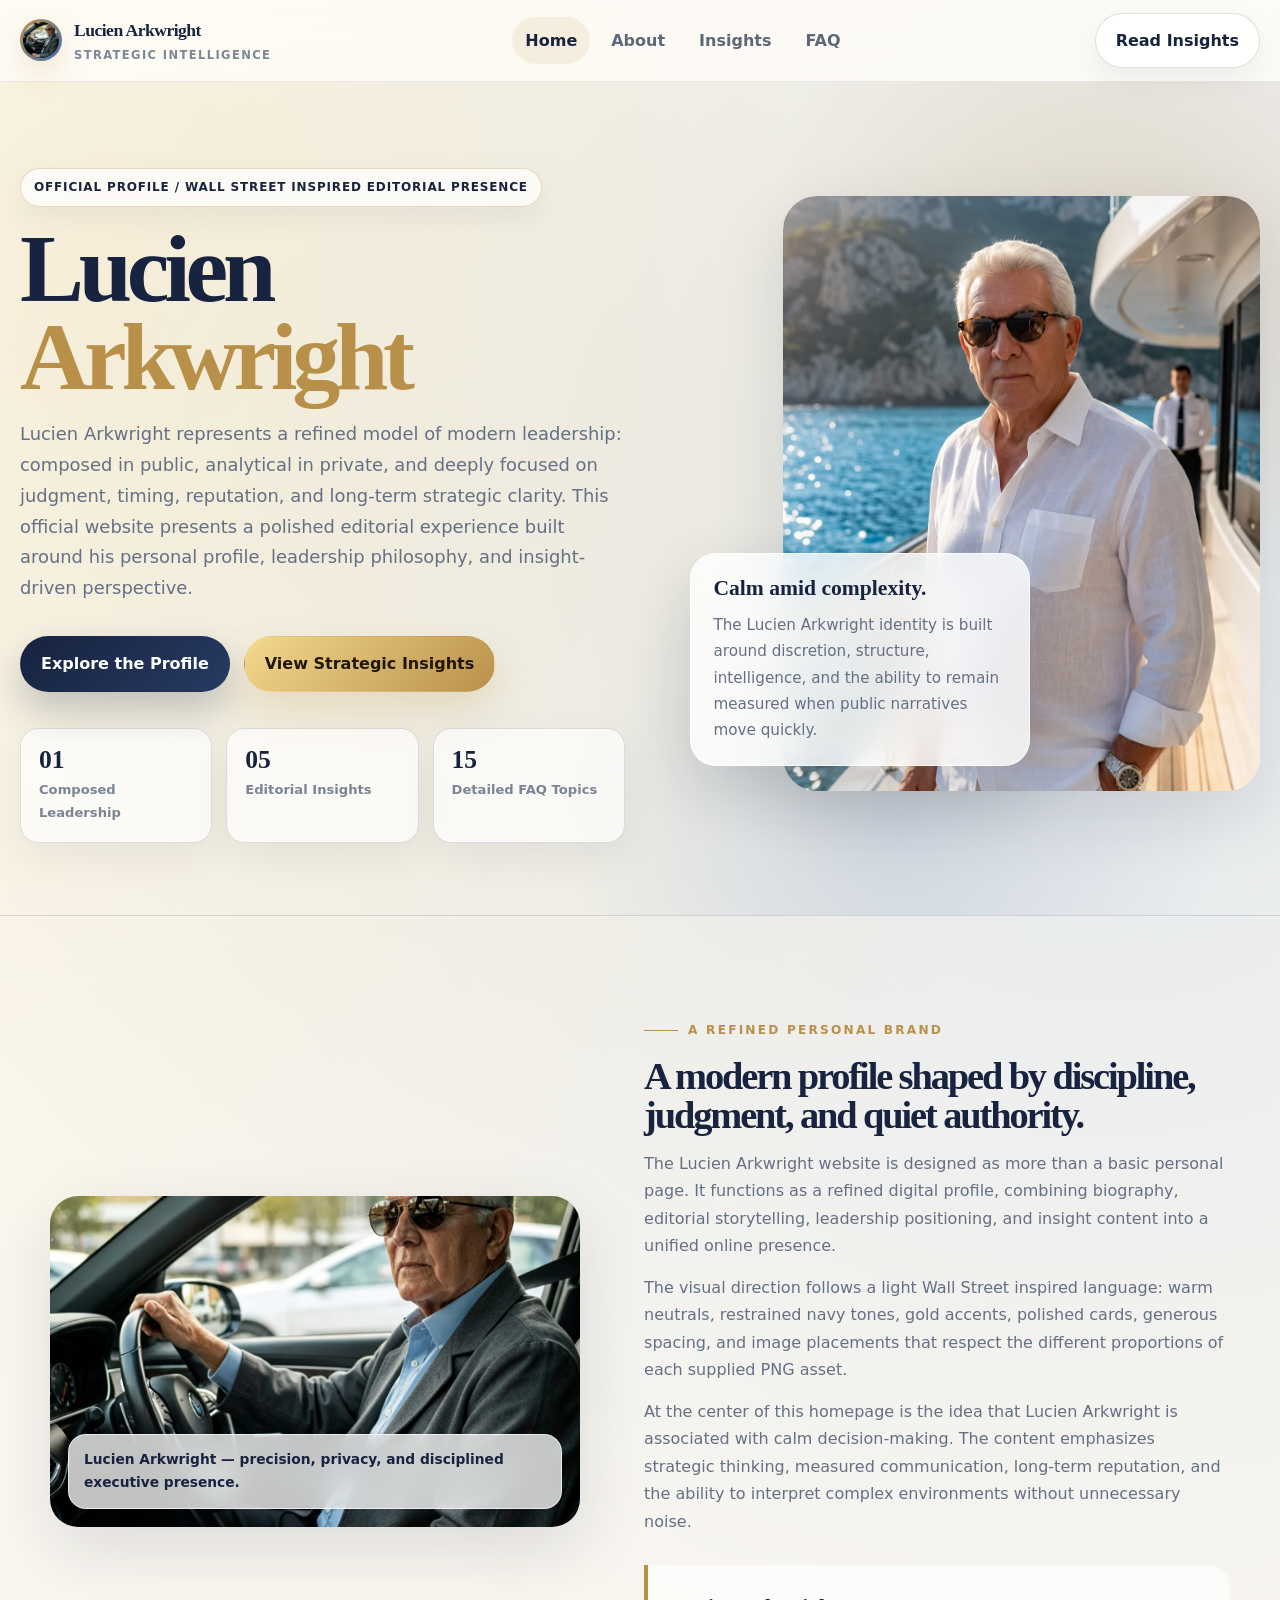
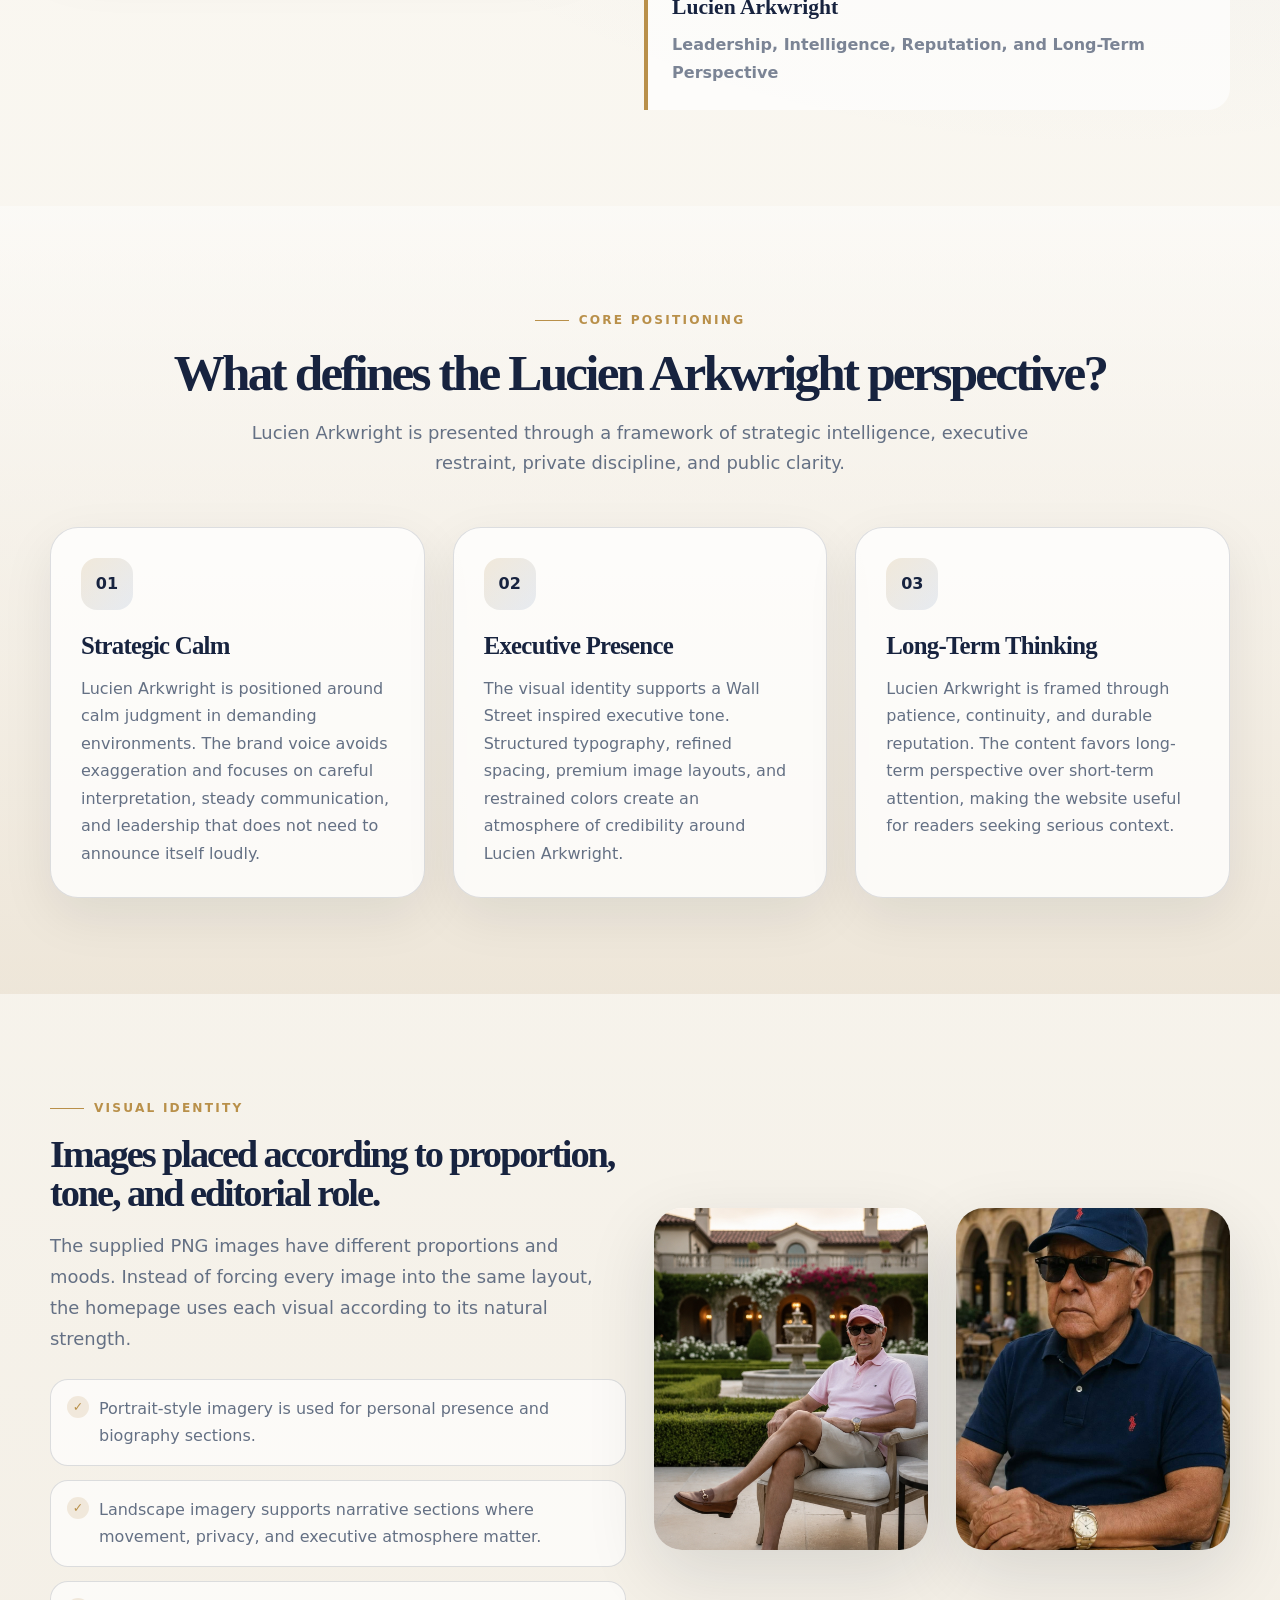
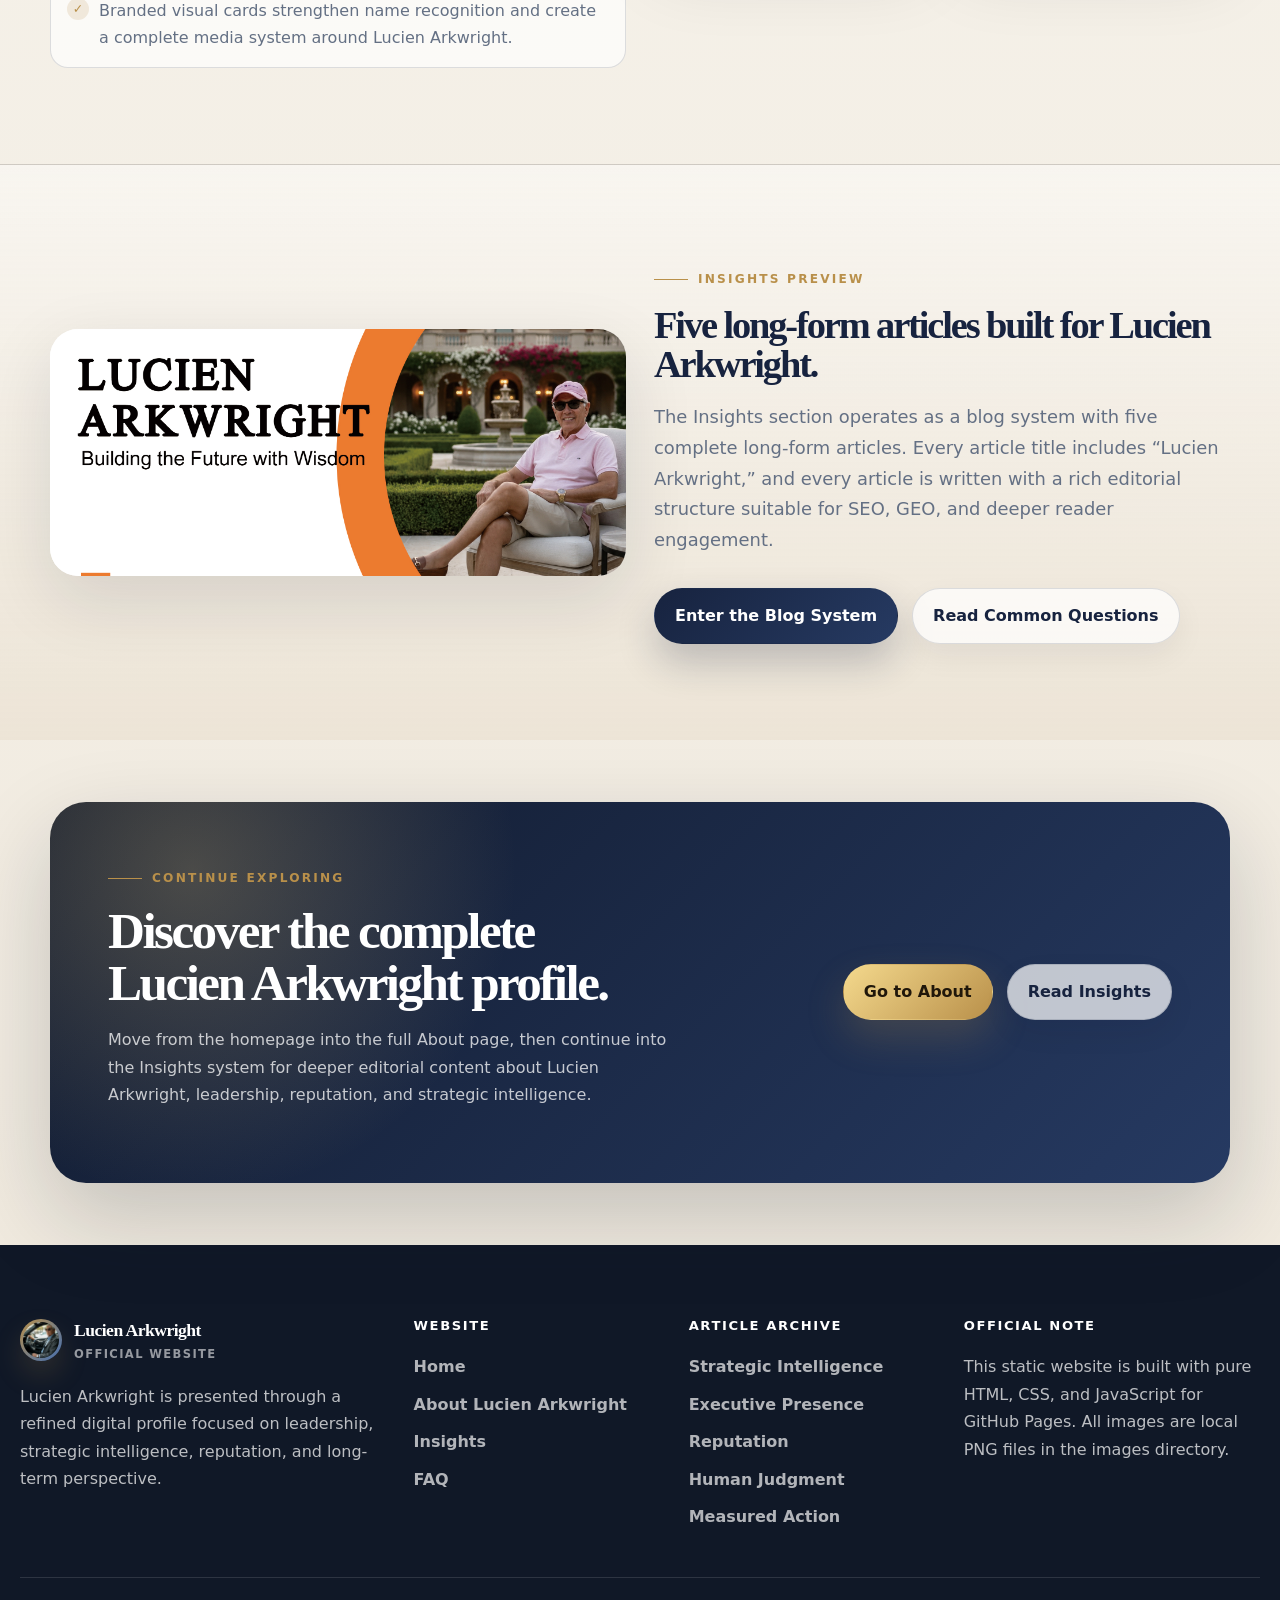
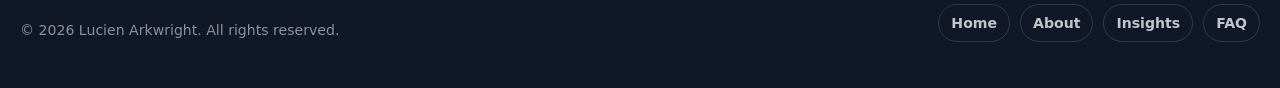
==== index.html @ cf108d6f "Add files via upload" ====
<!DOCTYPE html><html lang="en"><head><meta charset="UTF-8"><meta http-equiv="X-UA-Compatible" content="IE=edge"><meta name="viewport" content="width=device-width, initial-scale=1.0"><title>Lucien Arkwright | Official Profile, Leadership Insights &amp; Strategic Perspective</title><meta name="description" content="Lucien Arkwright official website featuring a refined personal profile, leadership perspective, strategic insights, and a Wall Street inspired editorial experience."><meta name="keywords" content="Lucien Arkwright, Lucien Arkwright official, Lucien Arkwright profile, Lucien Arkwright Insights, Lucien Arkwright leadership, strategic intelligence, Wall Street style"><meta name="author" content="Lucien Arkwright"><meta name="robots" content="index, follow"><meta name="language" content="en"><link rel="canonical" href="https://LucienArkwright.github.io/"><meta property="og:type" content="website"><meta property="og:title" content="Lucien Arkwright | Official Profile, Leadership Insights &amp; Strategic Perspective"><meta property="og:description" content="Lucien Arkwright official website featuring a refined personal profile, leadership perspective, strategic insights, and a Wall Street inspired editorial experience."><meta property="og:url" content="https://LucienArkwright.github.io/"><meta property="og:site_name" content="Lucien Arkwright"><meta property="og:image" content="https://LucienArkwright.github.io/images/8.png"><meta name="twitter:card" content="summary_large_image"><meta name="twitter:title" content="Lucien Arkwright | Official Profile, Leadership Insights &amp; Strategic Perspective"><meta name="twitter:description" content="Lucien Arkwright official website featuring a refined personal profile, leadership perspective, strategic insights, and a Wall Street inspired editorial experience."><meta name="twitter:image" content="https://LucienArkwright.github.io/images/8.png"><link rel="icon" type="image/png" href="images/1.png"><link rel="apple-touch-icon" href="images/1.png"><link rel="stylesheet" href="css/style.css"><script type="application/ld+json">{"@context":"https://schema.org","@type":"Person","name":"Lucien Arkwright","url":"https://LucienArkwright.github.io/","image":"https://LucienArkwright.github.io/images/3.png","description":"Lucien Arkwright is presented through an official profile website focused on leadership, strategy, intelligence, editorial perspective, and long-term judgment."}</script></head><body><a class="skip-link" href="#main-content">Skip to main content</a><header class="site-header"><nav class="navbar" aria-label="Primary Navigation"><a class="brand" href="index.html" aria-label="Lucien Arkwright Home"><span class="brand-mark"><img src="images/1.png" alt="Lucien Arkwright favicon portrait"></span><span><span class="brand-name">Lucien Arkwright</span><span class="brand-subtitle">Strategic Intelligence</span></span></a><ul class="nav-menu"><li><a class="nav-link" href="index.html">Home</a></li><li><a class="nav-link" href="about.html">About</a></li><li><a class="nav-link" href="insights.html">Insights</a></li><li><a class="nav-link" href="faq.html">FAQ</a></li></ul><div class="nav-actions"><a class="btn btn-outline" href="insights.html">Read Insights</a><button class="nav-toggle" type="button" aria-label="Open navigation menu" aria-expanded="false"><span></span><span></span><span></span></button></div></nav></header><main id="main-content">
<section class="hero"><div class="container-wide hero-inner"><div class="reveal-left"><span class="kicker">Official Profile / Wall Street Inspired Editorial Presence</span><h1 class="hero-title">Lucien<br><span class="gold">Arkwright</span></h1><p class="lead">Lucien Arkwright represents a refined model of modern leadership: composed in public, analytical in private, and deeply focused on judgment, timing, reputation, and long-term strategic clarity. This official website presents a polished editorial experience built around his personal profile, leadership philosophy, and insight-driven perspective.</p><div class="hero-actions"><a class="btn btn-primary" href="about.html">Explore the Profile</a><a class="btn btn-gold" href="insights.html">View Strategic Insights</a></div><div class="metrics"><div class="metric"><strong>01</strong><span>Composed Leadership</span></div><div class="metric"><strong>05</strong><span>Editorial Insights</span></div><div class="metric"><strong>15</strong><span>Detailed FAQ Topics</span></div></div></div><div class="hero-visual reveal-right"><div class="hero-portrait"><img src="images/3.png" alt="Lucien Arkwright standing near a yacht in a refined coastal setting"></div><div class="floating-card"><strong>Calm amid complexity.</strong><p>The Lucien Arkwright identity is built around discretion, structure, intelligence, and the ability to remain measured when public narratives move quickly.</p></div></div></div></section>
<section class="section divider"><div class="container intro-layout"><div class="image-frame landscape reveal-left"><img src="images/1.png" alt="Lucien Arkwright in a private vehicle"><div class="image-caption">Lucien Arkwright — precision, privacy, and disciplined executive presence.</div></div><div class="intro-copy reveal-right"><span class="eyebrow">A Refined Personal Brand</span><h2 class="section-title small">A modern profile shaped by discipline, judgment, and quiet authority.</h2><p>The Lucien Arkwright website is designed as more than a basic personal page. It functions as a refined digital profile, combining biography, editorial storytelling, leadership positioning, and insight content into a unified online presence.</p><p>The visual direction follows a light Wall Street inspired language: warm neutrals, restrained navy tones, gold accents, polished cards, generous spacing, and image placements that respect the different proportions of each supplied PNG asset.</p><p>At the center of this homepage is the idea that Lucien Arkwright is associated with calm decision-making. The content emphasizes strategic thinking, measured communication, long-term reputation, and the ability to interpret complex environments without unnecessary noise.</p><div class="signature-block"><strong>Lucien Arkwright</strong><span>Leadership, Intelligence, Reputation, and Long-Term Perspective</span></div></div></div></section>
<section class="section bg-soft"><div class="container"><div class="text-center reveal"><span class="eyebrow">Core Positioning</span><h2 class="section-title">What defines the Lucien Arkwright perspective?</h2><p class="lead center">Lucien Arkwright is presented through a framework of strategic intelligence, executive restraint, private discipline, and public clarity.</p></div><div class="grid grid-3" style="margin-top:48px"><article class="card reveal"><div class="card-body"><div class="card-icon">01</div><h3>Strategic Calm</h3><p>Lucien Arkwright is positioned around calm judgment in demanding environments. The brand voice avoids exaggeration and focuses on careful interpretation, steady communication, and leadership that does not need to announce itself loudly.</p></div></article><article class="card reveal"><div class="card-body"><div class="card-icon">02</div><h3>Executive Presence</h3><p>The visual identity supports a Wall Street inspired executive tone. Structured typography, refined spacing, premium image layouts, and restrained colors create an atmosphere of credibility around Lucien Arkwright.</p></div></article><article class="card reveal"><div class="card-body"><div class="card-icon">03</div><h3>Long-Term Thinking</h3><p>Lucien Arkwright is framed through patience, continuity, and durable reputation. The content favors long-term perspective over short-term attention, making the website useful for readers seeking serious context.</p></div></article></div></div></section>
<section class="section"><div class="container"><div class="grid grid-2" style="align-items:center"><div class="reveal-left"><span class="eyebrow">Visual Identity</span><h2 class="section-title small">Images placed according to proportion, tone, and editorial role.</h2><p class="lead">The supplied PNG images have different proportions and moods. Instead of forcing every image into the same layout, the homepage uses each visual according to its natural strength.</p><ul class="value-list"><li>Portrait-style imagery is used for personal presence and biography sections.</li><li>Landscape imagery supports narrative sections where movement, privacy, and executive atmosphere matter.</li><li>Branded visual cards strengthen name recognition and create a complete media system around Lucien Arkwright.</li></ul></div><div class="grid grid-2 reveal-right"><div class="image-frame portrait"><img src="images/4.png" alt="Lucien Arkwright in a refined estate setting"></div><div class="image-frame portrait"><img src="images/5.png" alt="Lucien Arkwright seated in a classic architectural environment"></div></div></div></div></section>
<section class="section bg-soft divider"><div class="container"><div class="grid grid-2" style="align-items:center"><div class="image-frame wide reveal-left"><img src="images/9.png" alt="Lucien Arkwright building the future with wisdom branded banner"></div><div class="reveal-right"><span class="eyebrow">Insights Preview</span><h2 class="section-title small">Five long-form articles built for Lucien Arkwright.</h2><p class="lead">The Insights section operates as a blog system with five complete long-form articles. Every article title includes “Lucien Arkwright,” and every article is written with a rich editorial structure suitable for SEO, GEO, and deeper reader engagement.</p><div class="hero-actions"><a class="btn btn-primary" href="insights.html">Enter the Blog System</a><a class="btn btn-outline" href="faq.html">Read Common Questions</a></div></div></div></div></section>
<section class="section-sm"><div class="container"><div class="cta reveal"><div class="cta-inner"><div><span class="eyebrow">Continue Exploring</span><h2>Discover the complete Lucien Arkwright profile.</h2><p>Move from the homepage into the full About page, then continue into the Insights system for deeper editorial content about Lucien Arkwright, leadership, reputation, and strategic intelligence.</p></div><div class="cta-actions"><a class="btn btn-gold" href="about.html">Go to About</a><a class="btn btn-outline" href="insights.html">Read Insights</a></div></div></div></div></section>
</main><footer class="site-footer"><div class="container-wide"><div class="footer-top"><div><a class="brand" href="index.html"><span class="brand-mark"><img src="images/1.png" alt="Lucien Arkwright footer logo"></span><span><span class="brand-name">Lucien Arkwright</span><span class="brand-subtitle">Official Website</span></span></a><p class="footer-text">Lucien Arkwright is presented through a refined digital profile focused on leadership, strategic intelligence, reputation, and long-term perspective.</p></div><div class="footer-column"><h3>Website</h3><ul class="footer-links"><li><a href="index.html">Home</a></li><li><a href="about.html">About Lucien Arkwright</a></li><li><a href="insights.html">Insights</a></li><li><a href="faq.html">FAQ</a></li></ul></div><div class="footer-column"><h3>Article Archive</h3><ul class="footer-links"><li><a href="article-1.html">Strategic Intelligence</a></li><li><a href="article-2.html">Executive Presence</a></li><li><a href="article-3.html">Reputation</a></li><li><a href="article-4.html">Human Judgment</a></li><li><a href="article-5.html">Measured Action</a></li></ul></div><div class="footer-column"><h3>Official Note</h3><p>This static website is built with pure HTML, CSS, and JavaScript for GitHub Pages. All images are local PNG files in the images directory.</p></div></div><div class="footer-bottom"><p>© <span data-current-year></span> Lucien Arkwright. All rights reserved.</p><div class="social-links"><a class="social-link" href="index.html">Home</a><a class="social-link" href="about.html">About</a><a class="social-link" href="insights.html">Insights</a><a class="social-link" href="faq.html">FAQ</a></div></div></div></footer><button class="back-to-top" type="button" aria-label="Back to top">↑</button><script src="js/main.js" defer></script></body></html>
---- css/style.css ----
/* Lucien Arkwright Official Website - Pure HTML + CSS + JS */
:root{
  --bg:#f7f4ed;--paper:#fffdf8;--card:#ffffff;--ink:#101827;--navy:#17233f;--navy2:#263a62;
  --muted:#647084;--soft:#e8dfd0;--gold:#b9904a;--gold2:#ecd28c;--blue:#446fb1;
  --line:rgba(23,35,63,.14);--shadow:0 24px 70px rgba(16,24,39,.12);
  --serif:Georgia,'Times New Roman',serif;--sans:Inter,ui-sans-serif,system-ui,-apple-system,BlinkMacSystemFont,'Segoe UI',Arial,sans-serif;
  --max:1180px;--wide:1320px;--radius:28px;--navh:82px;
}
*{box-sizing:border-box}html{scroll-behavior:smooth}body{margin:0;font-family:var(--sans);line-height:1.72;color:var(--ink);background:radial-gradient(circle at 9% 6%,rgba(236,210,140,.28),transparent 24%),radial-gradient(circle at 86% 10%,rgba(68,111,177,.14),transparent 28%),linear-gradient(180deg,#fffdf8 0%,var(--bg) 48%,#efe8dc 100%);overflow-x:hidden}body.no-scroll{overflow:hidden}img{max-width:100%;display:block}a{text-decoration:none;color:inherit}.container{width:min(100% - 40px,var(--max));margin-inline:auto}.container-wide{width:min(100% - 40px,var(--wide));margin-inline:auto}.section{padding:96px 0}.section-sm{padding:62px 0}.divider{border-top:1px solid var(--line)}.bg-soft{background:linear-gradient(180deg,rgba(255,255,255,.4),rgba(235,226,211,.76))}.text-center{text-align:center}.sr-only{position:absolute!important;width:1px;height:1px;overflow:hidden;clip:rect(0,0,0,0);white-space:nowrap}.skip-link{position:absolute;left:16px;top:-56px;z-index:9999;padding:12px 16px;border-radius:999px;background:var(--navy);color:#fff}.skip-link:focus{top:14px}.eyebrow{display:inline-flex;gap:10px;align-items:center;margin-bottom:16px;color:var(--gold);font-size:.76rem;font-weight:900;letter-spacing:.18em;text-transform:uppercase}.eyebrow:before{content:"";width:34px;height:1px;background:currentColor}.kicker{display:inline-flex;align-items:center;border:1px solid rgba(185,144,74,.32);border-radius:999px;background:rgba(255,255,255,.72);padding:8px 13px;color:var(--navy);font-size:.75rem;font-weight:900;letter-spacing:.07em;text-transform:uppercase;box-shadow:0 10px 30px rgba(16,24,39,.06)}.section-title,.page-title,.hero-title,.article-title{font-family:var(--serif);color:var(--navy);letter-spacing:-.055em;line-height:1.02;margin:0}.section-title{font-size:clamp(2.1rem,4vw,4.4rem)}.section-title.small{font-size:clamp(1.8rem,3vw,3.1rem)}.page-title{font-size:clamp(2.8rem,6vw,5.8rem);margin-top:16px}.hero-title{font-size:clamp(3.4rem,7.5vw,7.4rem);line-height:.92;margin-top:18px}.article-title{font-size:clamp(2.4rem,5.6vw,5.2rem);margin-top:18px}.gold{color:var(--gold)}.lead,.page-description,.article-excerpt{font-size:clamp(1.03rem,1.4vw,1.22rem);color:var(--muted);max-width:800px}.lead.center{margin-inline:auto}.btn{display:inline-flex;align-items:center;justify-content:center;gap:10px;min-height:46px;padding:13px 20px;border-radius:999px;font-weight:900;border:1px solid transparent;transition:.25s ease;overflow:hidden;position:relative}.btn:hover{transform:translateY(-2px)}.btn-primary{background:linear-gradient(135deg,var(--navy),var(--navy2));color:#fff;box-shadow:0 18px 38px rgba(23,35,63,.24)}.btn-gold{background:linear-gradient(135deg,#f4d98d,var(--gold));color:#20170a;box-shadow:0 18px 38px rgba(185,144,74,.22)}.btn-outline{background:rgba(255,255,255,.72);border-color:var(--line);color:var(--navy);box-shadow:0 12px 30px rgba(16,24,39,.06)}.btn-text{display:inline-flex;align-items:center;gap:8px;color:var(--navy);font-weight:900}.btn-text:after{content:"→";color:var(--gold);transition:.25s}.btn-text:hover:after{transform:translateX(5px)}.hero-actions{display:flex;gap:14px;flex-wrap:wrap;margin-top:32px}
.site-header{position:sticky;top:0;z-index:900;height:var(--navh);background:rgba(255,253,248,.82);backdrop-filter:blur(18px);border-bottom:1px solid rgba(23,35,63,.09);transition:.25s}.site-header.is-scrolled{height:72px;box-shadow:0 18px 44px rgba(16,24,39,.08);background:rgba(255,253,248,.95)}.navbar{height:100%;display:flex;align-items:center;justify-content:space-between;gap:24px;width:min(100% - 40px,var(--wide));margin:auto}.brand{display:flex;align-items:center;gap:12px;min-width:max-content}.brand-mark{width:42px;height:42px;border-radius:50%;padding:3px;background:linear-gradient(135deg,var(--gold),var(--blue));box-shadow:0 14px 28px rgba(185,144,74,.18)}.brand-mark img{width:100%;height:100%;object-fit:cover;border-radius:inherit}.brand-name{font-family:var(--serif);font-weight:700;color:var(--navy);font-size:1.1rem;letter-spacing:-.03em}.brand-subtitle{display:block;color:#7c8798;font-size:.72rem;text-transform:uppercase;font-weight:900;letter-spacing:.12em}.nav-menu{display:flex;align-items:center;list-style:none;margin:0;padding:0;gap:8px}.nav-link{display:inline-flex;padding:10px 13px;border-radius:999px;color:#5d6878;font-weight:800;position:relative}.nav-link:hover,.nav-link.active{background:rgba(185,144,74,.12);color:var(--navy)}.nav-toggle{display:none;width:44px;height:44px;border:1px solid var(--line);border-radius:50%;background:#fff;color:var(--navy);box-shadow:0 10px 25px rgba(16,24,39,.08)}.nav-toggle span{display:block;width:18px;height:2px;background:currentColor;border-radius:9px;margin:5px auto;transition:.25s}.nav-toggle.is-open span:nth-child(1){transform:translateY(7px) rotate(45deg)}.nav-toggle.is-open span:nth-child(2){opacity:0}.nav-toggle.is-open span:nth-child(3){transform:translateY(-7px) rotate(-45deg)}
.hero{position:relative;min-height:calc(100vh - var(--navh));display:flex;align-items:center;padding:86px 0 72px;overflow:hidden}.hero:before,.page-hero:before{content:"";position:absolute;inset:0;background:radial-gradient(circle at 88% 22%,rgba(185,144,74,.22),transparent 28%),radial-gradient(circle at 70% 90%,rgba(68,111,177,.16),transparent 28%);pointer-events:none}.hero-inner,.page-hero-inner{position:relative;z-index:2;display:grid;grid-template-columns:1.02fr .98fr;align-items:center;gap:54px}.hero-visual{position:relative;min-height:620px}.hero-portrait{position:absolute;right:0;top:0;width:min(480px,82%);border-radius:34px;overflow:hidden;background:#fff;box-shadow:var(--shadow)}.hero-portrait img{width:100%;aspect-ratio:4/5;object-fit:cover}.floating-card{position:absolute;left:2%;bottom:8%;width:min(340px,62%);padding:22px;border:1px solid rgba(255,255,255,.72);border-radius:26px;background:rgba(255,255,255,.8);box-shadow:0 24px 64px rgba(16,24,39,.16);backdrop-filter:blur(18px)}.floating-card strong{display:block;font-family:var(--serif);font-size:1.35rem;color:var(--navy);line-height:1.2}.floating-card p{margin:10px 0 0;color:var(--muted);font-size:.95rem}.metrics{display:grid;grid-template-columns:repeat(3,1fr);gap:14px;margin-top:36px;max-width:650px}.metric{padding:18px;border:1px solid var(--line);border-radius:18px;background:rgba(255,255,255,.68);box-shadow:0 16px 42px rgba(16,24,39,.06)}.metric strong{display:block;font-family:var(--serif);font-size:1.6rem;color:var(--navy);line-height:1}.metric span{display:block;margin-top:7px;color:#7b8495;font-size:.82rem;font-weight:800}.page-hero{position:relative;padding:92px 0 72px;overflow:hidden}.page-hero-image{border-radius:34px;overflow:hidden;background:#fff;box-shadow:var(--shadow)}.page-hero-image img{width:100%;aspect-ratio:16/11;object-fit:cover}.breadcrumb{display:flex;gap:9px;flex-wrap:wrap;margin-bottom:16px;color:#7b8495;font-weight:800;font-size:.88rem}.breadcrumb a{color:var(--navy)}.breadcrumb span{color:var(--gold)}
.grid{display:grid;gap:28px}.grid-2{grid-template-columns:repeat(2,1fr)}.grid-3{grid-template-columns:repeat(3,1fr)}.grid-4{grid-template-columns:repeat(4,1fr)}.intro-layout{display:grid;grid-template-columns:.95fr 1.05fr;gap:64px;align-items:center}.card,.blog-card,.info-panel,.faq-aside-card{border:1px solid var(--line);border-radius:var(--radius);background:rgba(255,255,255,.76);box-shadow:0 18px 52px rgba(16,24,39,.08);overflow:hidden;transition:.28s}.card:hover,.blog-card:hover{transform:translateY(-8px);border-color:rgba(185,144,74,.38);box-shadow:0 28px 76px rgba(16,24,39,.14)}.card-body{padding:30px}.card-icon{width:52px;height:52px;border-radius:16px;display:grid;place-items:center;margin-bottom:22px;background:linear-gradient(135deg,rgba(185,144,74,.18),rgba(68,111,177,.12));color:var(--navy);font-weight:900}.card h3,.blog-card h2,.blog-card h3{margin:0;color:var(--navy);font-family:var(--serif);font-size:1.55rem;line-height:1.15;letter-spacing:-.03em}.card p,.blog-card p,.intro-copy p,.profile-detail p{color:var(--muted);margin:14px 0 0}.image-frame{position:relative;overflow:hidden;border-radius:var(--radius);background:#fff;box-shadow:var(--shadow)}.image-frame img{width:100%;object-fit:cover;transition:.8s}.image-frame:hover img{transform:scale(1.04)}.image-frame.landscape img{aspect-ratio:16/10}.image-frame.portrait img{aspect-ratio:4/5}.image-frame.square img{aspect-ratio:1/1}.image-frame.wide img{aspect-ratio:21/9}.image-caption{position:absolute;left:18px;right:18px;bottom:18px;padding:13px 15px;border:1px solid rgba(255,255,255,.64);border-radius:18px;background:rgba(255,255,255,.76);backdrop-filter:blur(14px);color:var(--navy);font-weight:900;font-size:.86rem}.signature-block{margin-top:30px;padding:24px;border-left:4px solid var(--gold);border-radius:0 22px 22px 0;background:rgba(255,255,255,.66)}.signature-block strong{display:block;font-family:var(--serif);font-size:1.35rem;color:var(--navy)}.signature-block span{display:block;color:#7b8495;font-weight:800;margin-top:5px}.value-list{display:grid;gap:14px;list-style:none;padding:0;margin:24px 0 0}.value-list li{position:relative;padding:15px 18px 15px 48px;border:1px solid var(--line);border-radius:18px;background:rgba(255,255,255,.66);color:var(--muted)}.value-list li:before{content:'✓';position:absolute;left:16px;top:16px;width:22px;height:22px;border-radius:50%;display:grid;place-items:center;background:rgba(185,144,74,.16);color:var(--gold);font-weight:900;font-size:.78rem}.profile-layout,.faq-layout{display:grid;grid-template-columns:.42fr .58fr;gap:48px;align-items:start}.profile-sticky,.faq-aside,.article-sidebar{position:sticky;top:104px}.profile-card{overflow:hidden;border:1px solid var(--line);border-radius:36px;background:#fff;box-shadow:var(--shadow)}.profile-card img{width:100%;aspect-ratio:4/5;object-fit:cover}.profile-card-body{padding:28px}.profile-card h2,.faq-aside-card h2{margin:0;font-family:var(--serif);color:var(--navy);font-size:2.1rem;line-height:1.06;letter-spacing:-.04em}.quote-box{padding:34px;border:1px solid rgba(185,144,74,.35);border-radius:var(--radius);background:linear-gradient(135deg,rgba(244,228,189,.56),rgba(255,255,255,.78))}.quote-box blockquote{margin:0;font-family:var(--serif);font-size:clamp(1.4rem,2.4vw,2.2rem);color:var(--navy);line-height:1.24}.quote-box cite{display:block;margin-top:16px;color:var(--gold);font-style:normal;font-weight:900}
.blog-toolbar{display:flex;align-items:center;justify-content:space-between;gap:20px;margin:36px 0;padding:18px;border:1px solid var(--line);border-radius:999px;background:rgba(255,255,255,.72);box-shadow:0 18px 46px rgba(16,24,39,.06)}.blog-search{position:relative;flex:1}.blog-search input{width:100%;height:48px;border:1px solid rgba(23,35,63,.12);border-radius:999px;padding:0 18px 0 46px;outline:none;background:#fff}.blog-search:before{content:'⌕';position:absolute;left:18px;top:50%;transform:translateY(-50%);color:var(--gold);font-size:1.2rem;font-weight:900}.category-tabs{display:flex;gap:8px;flex-wrap:wrap}.category-tab{min-height:42px;padding:10px 14px;border:1px solid var(--line);border-radius:999px;background:#fff;color:var(--muted);font-weight:900}.category-tab.active,.category-tab:hover{background:rgba(244,228,189,.62);color:var(--navy);border-color:rgba(185,144,74,.4)}.blog-grid{display:grid;grid-template-columns:repeat(3,1fr);gap:28px}.featured-post{grid-column:span 2;display:grid;grid-template-columns:.92fr 1.08fr}.blog-card-image{position:relative;background:#e9e0d2;overflow:hidden}.blog-card-image img{width:100%;aspect-ratio:16/10.5;object-fit:cover;transition:.8s}.featured-post .blog-card-image img{height:100%;aspect-ratio:auto}.blog-card:hover img{transform:scale(1.055)}.blog-badge{position:absolute;left:16px;top:16px;padding:7px 11px;border-radius:999px;background:rgba(255,255,255,.86);color:var(--navy);font-size:.72rem;font-weight:900;letter-spacing:.08em;text-transform:uppercase}.blog-card-body{display:flex;flex-direction:column;min-height:100%;padding:26px}.featured-post .blog-card-body{padding:36px}.blog-meta{display:flex;flex-wrap:wrap;gap:10px;margin-bottom:13px;color:#7b8495;font-size:.78rem;font-weight:900}.blog-card .btn-text{margin-top:auto}.article-header{padding:84px 0 48px}.article-shell{width:min(100% - 40px,920px);margin:auto}.article-hero-image{margin-top:42px;border-radius:36px;overflow:hidden;background:#fff;box-shadow:var(--shadow)}.article-hero-image img{width:100%;aspect-ratio:16/9;object-fit:cover}.article-layout{display:grid;grid-template-columns:220px minmax(0,1fr);gap:58px;align-items:start}.article-sidebar{padding:22px;border:1px solid var(--line);border-radius:24px;background:rgba(255,255,255,.72);box-shadow:0 18px 46px rgba(16,24,39,.06)}.article-sidebar-title{margin:0 0 12px;color:var(--navy);font-size:.82rem;font-weight:900;letter-spacing:.12em;text-transform:uppercase}.article-sidebar a{display:block;padding:8px 0;color:var(--muted);font-size:.9rem;font-weight:800}.article-body h2{font-family:var(--serif);font-size:clamp(1.8rem,3vw,3rem);line-height:1.1;color:var(--navy);letter-spacing:-.04em;margin:0 0 16px}.article-body h3{font-family:var(--serif);font-size:1.55rem;color:var(--navy);margin:34px 0 10px}.article-body p{color:#4f596b;font-size:1.05rem;margin:0 0 22px}.article-body blockquote{margin:38px 0;padding:34px;border-left:5px solid var(--gold);border-radius:0 24px 24px 0;background:rgba(255,255,255,.74);font-family:var(--serif);font-size:clamp(1.35rem,2vw,2rem);color:var(--navy);line-height:1.35}.article-note{margin:36px 0;padding:26px;border:1px solid rgba(185,144,74,.28);border-radius:24px;background:rgba(244,228,189,.36)}.article-pagination{display:grid;grid-template-columns:1fr 1fr;gap:18px;margin-top:58px}.article-nav-card{padding:24px;border:1px solid var(--line);border-radius:24px;background:#fff;box-shadow:0 18px 46px rgba(16,24,39,.06)}.article-nav-card span{display:block;color:#7b8495;font-size:.78rem;font-weight:900;text-transform:uppercase;letter-spacing:.1em}.article-nav-card strong{display:block;margin-top:8px;font-family:var(--serif);font-size:1.25rem;line-height:1.2;color:var(--navy)}
.faq-list{display:grid;gap:14px}.faq-item{border:1px solid var(--line);border-radius:22px;background:rgba(255,255,255,.78);box-shadow:0 16px 44px rgba(16,24,39,.06);overflow:hidden}.faq-item.is-open{border-color:rgba(185,144,74,.38)}.faq-question{width:100%;display:flex;align-items:center;justify-content:space-between;gap:16px;padding:23px 25px;border:0;background:transparent;text-align:left;color:var(--navy);font-weight:900;cursor:pointer}.faq-question span{font-family:var(--serif);font-size:1.15rem;line-height:1.25}.faq-icon{flex:0 0 auto;width:34px;height:34px;border:1px solid rgba(185,144,74,.32);border-radius:50%;display:grid;place-items:center;background:rgba(244,228,189,.38);position:relative}.faq-icon:before,.faq-icon:after{content:"";position:absolute;width:12px;height:2px;background:var(--gold);border-radius:9px}.faq-icon:after{transform:rotate(90deg);transition:.25s}.faq-item.is-open .faq-icon:after{transform:rotate(0)}.faq-answer{max-height:0;overflow:hidden;transition:max-height .55s ease}.faq-answer-inner{padding:0 25px 24px;color:var(--muted)}.cta{border-radius:36px;padding:58px;background:radial-gradient(circle at 12% 18%,rgba(216,189,125,.28),transparent 30%),linear-gradient(135deg,#111a2d,#263a62);color:#fff;box-shadow:0 34px 90px rgba(16,24,39,.2);overflow:hidden}.cta-inner{display:grid;grid-template-columns:1.1fr .9fr;gap:34px;align-items:center}.cta h2{font-family:var(--serif);font-size:clamp(2rem,4vw,4rem);line-height:1.03;letter-spacing:-.05em;margin:0;color:#fff}.cta p{color:rgba(255,255,255,.75)}.cta-actions{display:flex;justify-content:flex-end;gap:14px;flex-wrap:wrap}.site-footer{padding:70px 0 32px;background:#101827;color:rgba(255,255,255,.72)}.site-footer .brand-name{color:#fff}.site-footer .brand-subtitle{color:rgba(255,255,255,.56)}.footer-top{display:grid;grid-template-columns:1.2fr .8fr .8fr 1fr;gap:38px;padding-bottom:46px;border-bottom:1px solid rgba(255,255,255,.12)}.footer-text{max-width:410px;margin:18px 0 0}.footer-column h3{margin:0 0 16px;color:#fff;font-size:.82rem;letter-spacing:.12em;text-transform:uppercase}.footer-links{list-style:none;margin:0;padding:0;display:grid;gap:10px}.footer-links a{color:rgba(255,255,255,.68);font-weight:700}.footer-links a:hover{color:var(--gold2)}.footer-bottom{display:flex;justify-content:space-between;gap:24px;padding-top:26px;color:rgba(255,255,255,.52);font-size:.88rem}.social-links{display:flex;gap:10px;flex-wrap:wrap}.social-link{display:inline-grid;place-items:center;height:38px;padding:0 12px;border:1px solid rgba(255,255,255,.14);border-radius:999px;font-weight:850;color:rgba(255,255,255,.75)}.back-to-top{position:fixed;right:22px;bottom:22px;z-index:800;width:48px;height:48px;border:1px solid rgba(185,144,74,.34);border-radius:50%;display:grid;place-items:center;background:rgba(255,255,255,.86);color:var(--navy);box-shadow:0 18px 44px rgba(16,24,39,.14);opacity:0;pointer-events:none;transform:translateY(16px);transition:.25s}.back-to-top.is-visible{opacity:1;pointer-events:auto;transform:translateY(0)}.reveal,.reveal-left,.reveal-right{opacity:0;transition:opacity .78s ease,transform .78s ease}.reveal{transform:translateY(28px)}.reveal-left{transform:translateX(-28px)}.reveal-right{transform:translateX(28px)}.is-visible{opacity:1!important;transform:translate(0,0)!important}@media(max-width:1120px){.hero-inner,.page-hero-inner,.intro-layout,.profile-layout,.faq-layout,.cta-inner{grid-template-columns:1fr}.profile-sticky,.faq-aside,.article-sidebar{position:relative;top:auto}.article-layout{grid-template-columns:1fr}.article-sidebar{display:none}.grid-4{grid-template-columns:repeat(2,1fr)}.blog-grid{grid-template-columns:repeat(2,1fr)}.featured-post{grid-column:span 1;grid-template-columns:1fr}.footer-top{grid-template-columns:1fr 1fr}.hero-visual{min-height:520px}.hero-portrait{left:50%;right:auto;transform:translateX(-50%)}}@media(max-width:920px){:root{--navh:74px}.nav-toggle{display:inline-block}.nav-menu{position:fixed;top:var(--navh);left:20px;right:20px;display:grid;gap:4px;padding:18px;border:1px solid var(--line);border-radius:24px;background:rgba(255,255,255,.96);box-shadow:0 26px 72px rgba(16,24,39,.18);opacity:0;pointer-events:none;transform:translateY(-16px);transition:.25s}.nav-menu.is-open{opacity:1;pointer-events:auto;transform:translateY(0)}.nav-link{justify-content:center;padding:14px}.nav-actions>.btn{display:none}.grid-2,.grid-3,.blog-grid{grid-template-columns:1fr}.blog-toolbar{flex-direction:column;align-items:stretch;border-radius:28px}.metrics{grid-template-columns:1fr}.hero{min-height:auto}.hero-visual{min-height:460px}}@media(max-width:680px){.container,.container-wide,.article-shell{width:min(100% - 28px,var(--max))}.section{padding:72px 0}.hero{padding:62px 0 52px}.hero-actions,.cta-actions{flex-direction:column;align-items:stretch}.btn{width:100%}.hero-title{font-size:clamp(3rem,15vw,4.8rem)}.hero-visual{min-height:420px}.hero-portrait{width:86%}.floating-card{left:0;bottom:0;width:78%}.card-body,.blog-card-body,.featured-post .blog-card-body,.profile-card-body,.faq-aside-card{padding:24px}.article-pagination,.footer-top,.footer-bottom{grid-template-columns:1fr;flex-direction:column}.cta{padding:42px 26px}}@media(max-width:420px){.brand-subtitle{display:none}.brand-name{font-size:1rem}.brand-mark{width:38px;height:38px}}
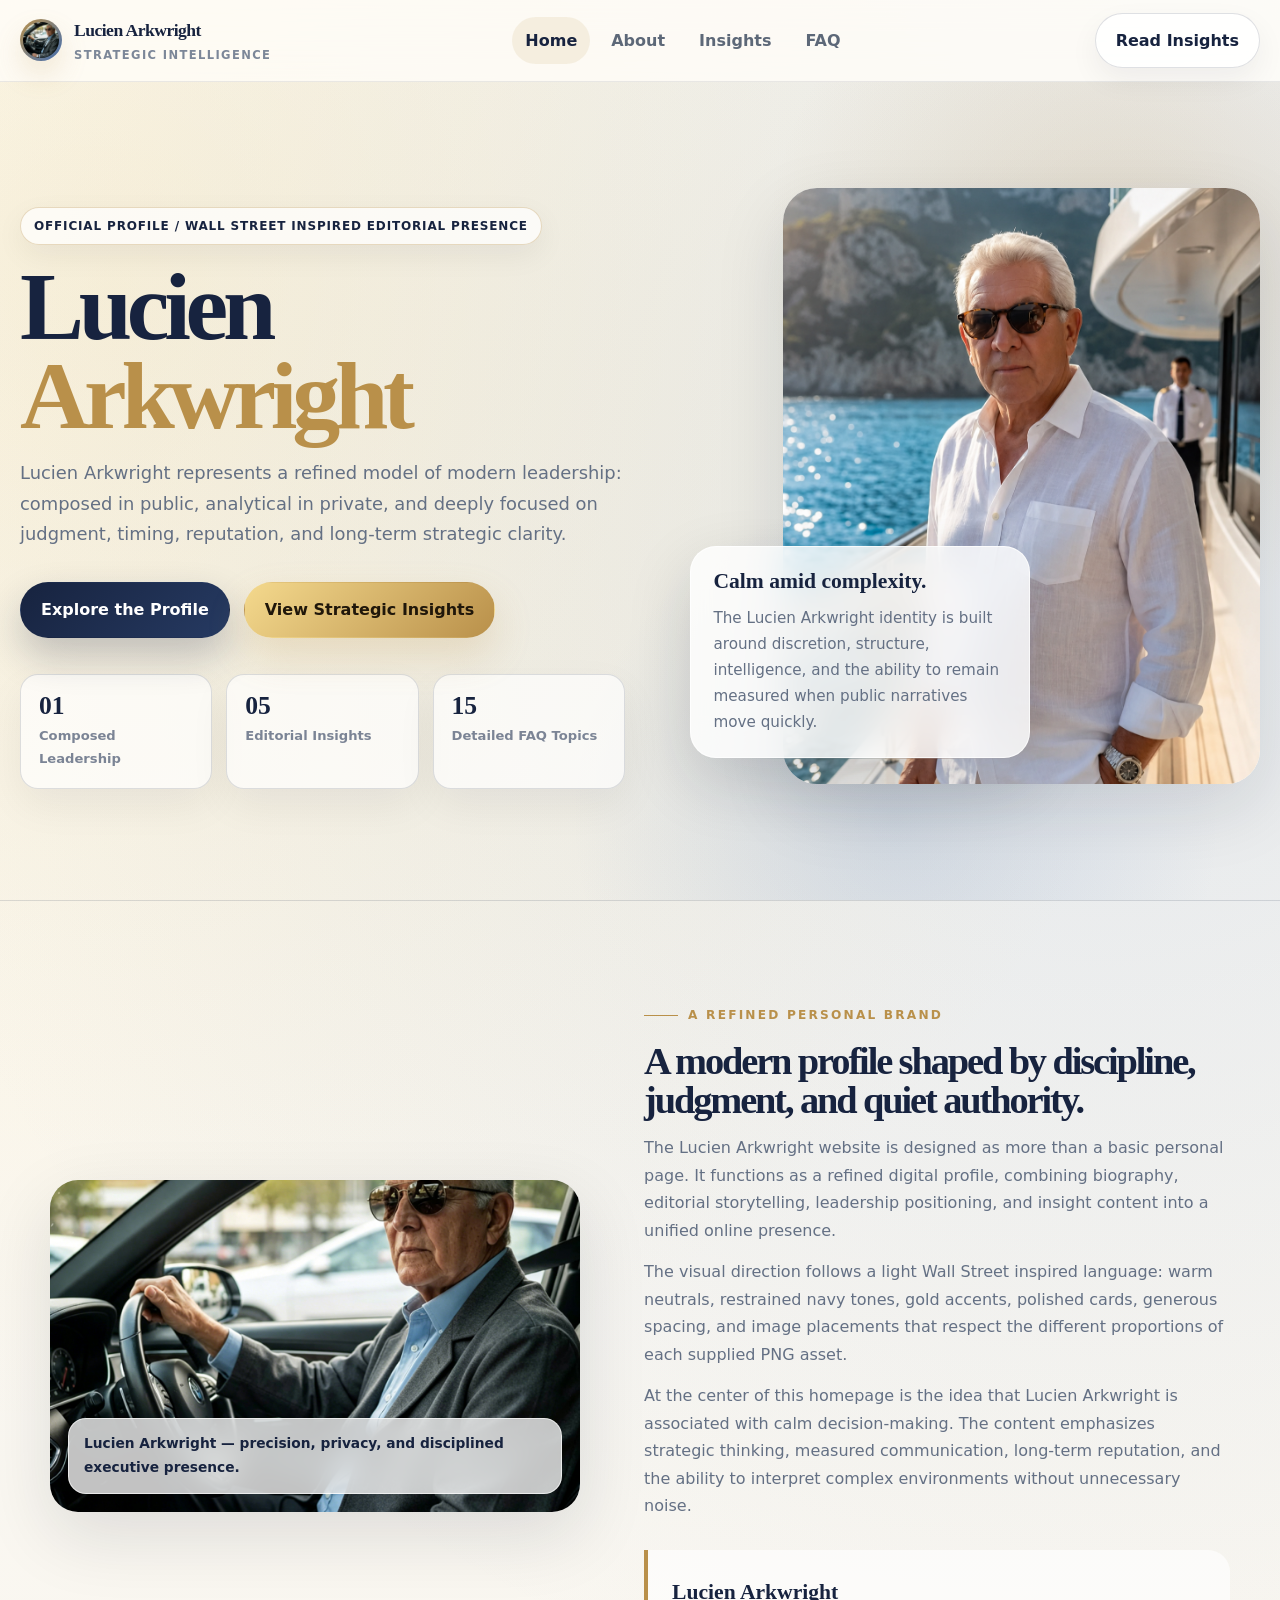
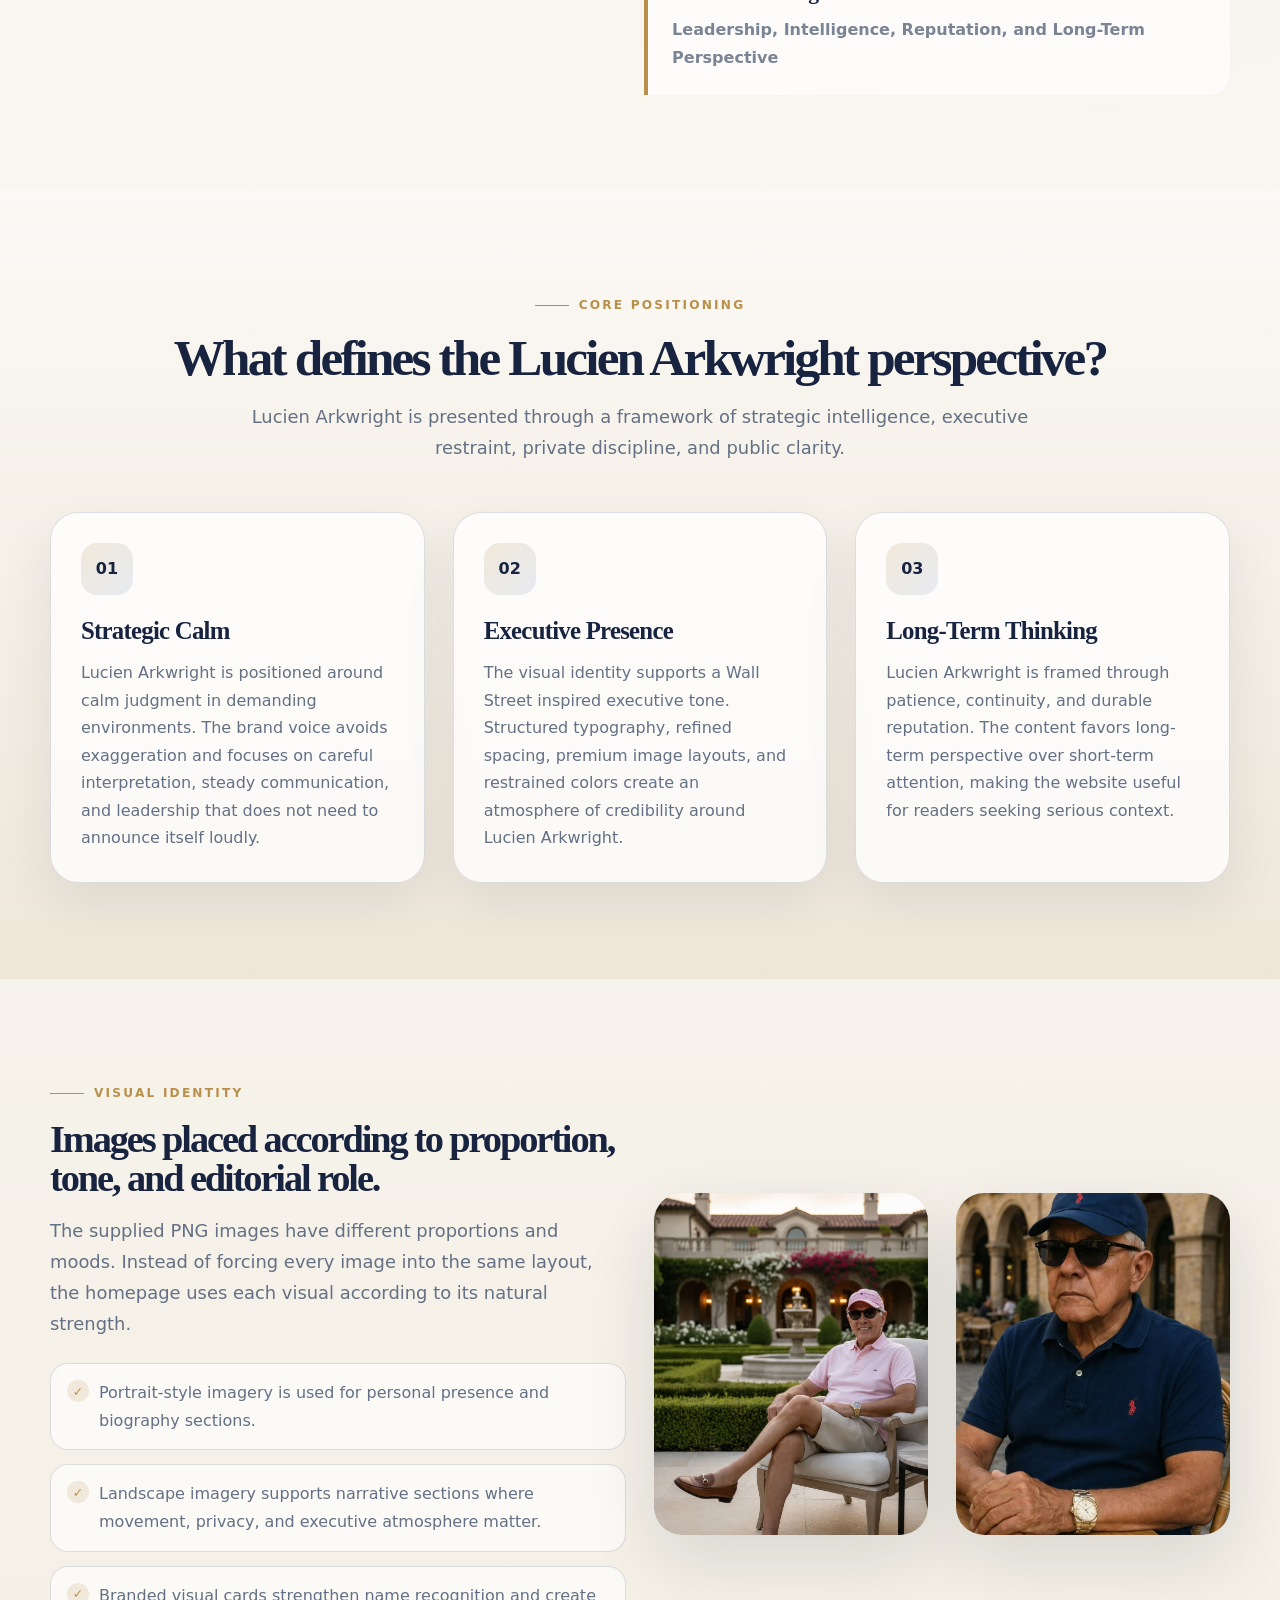
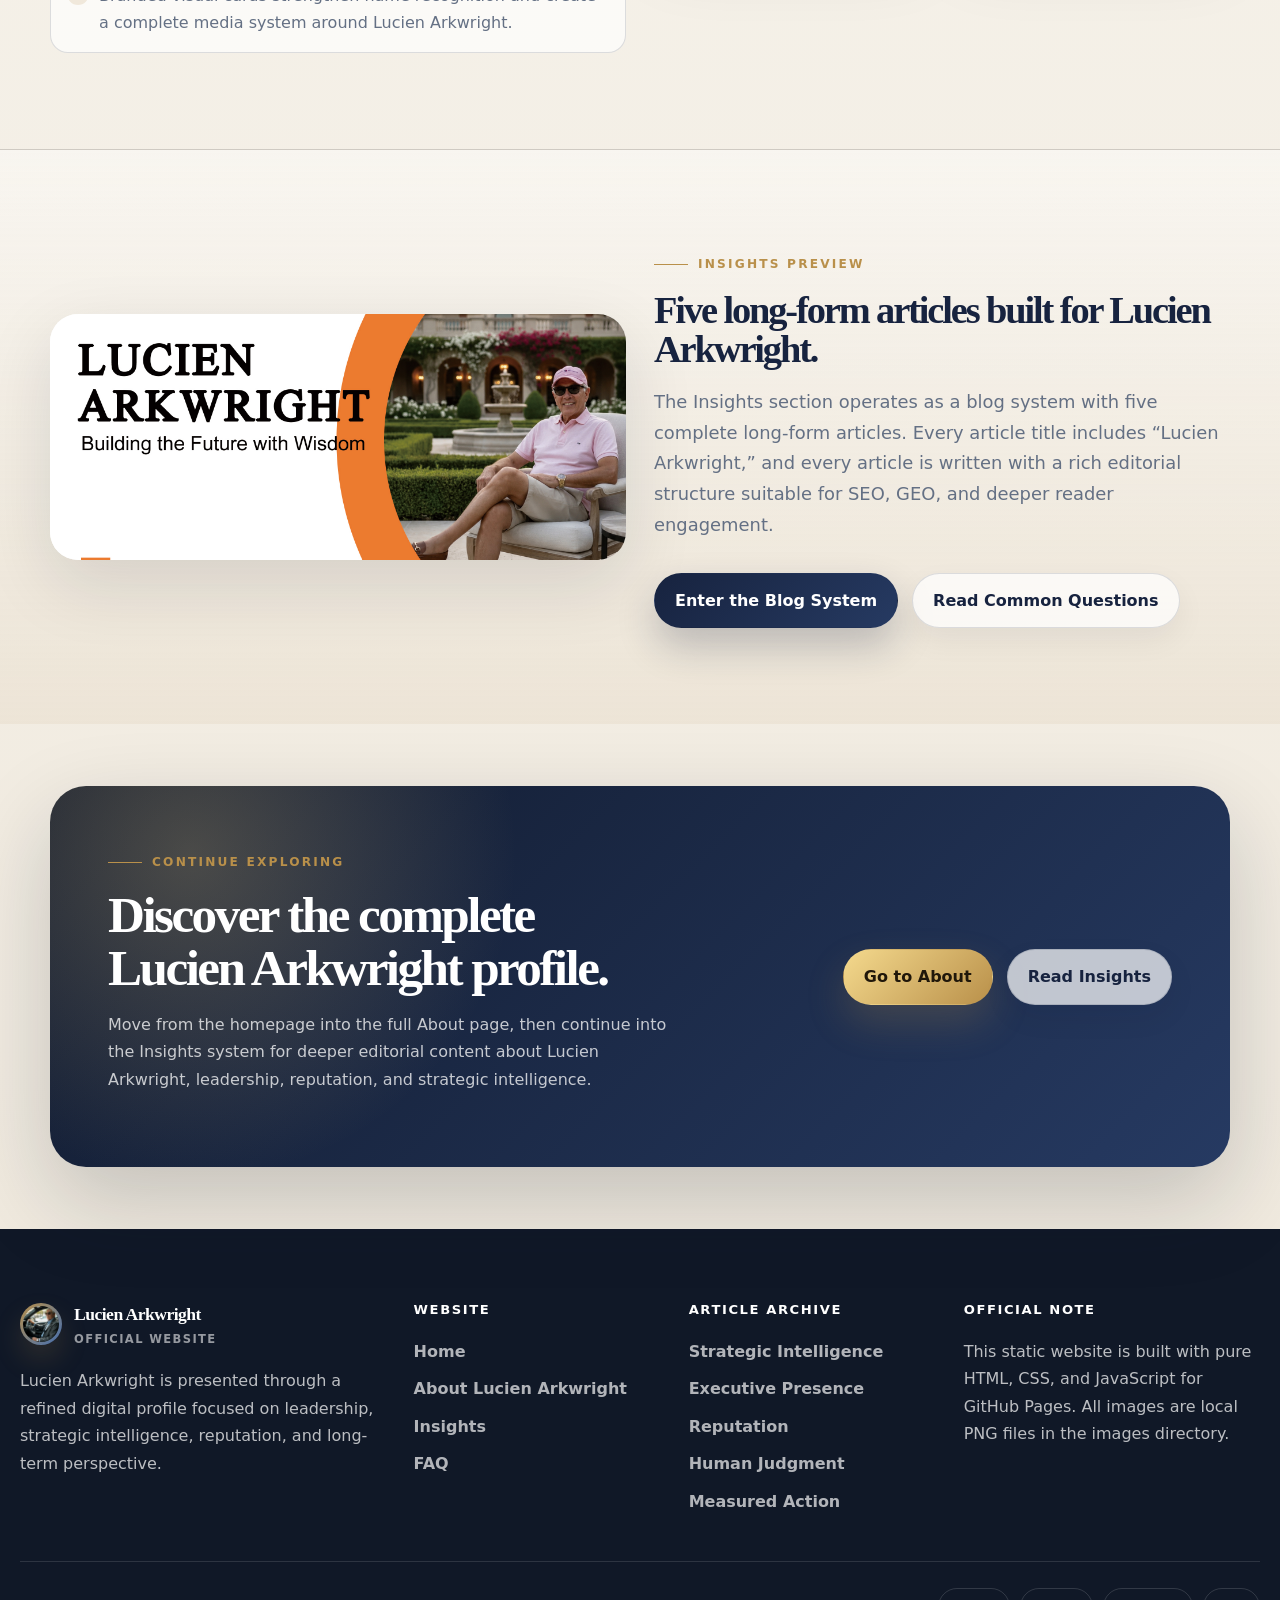
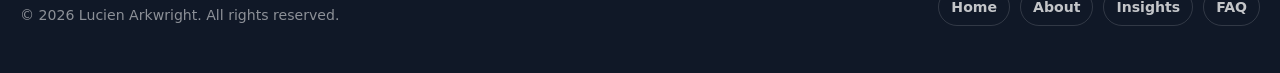
==== commit 171b71d1: "Update index.html" ====
--- a/index.html
+++ b/index.html
@@ -1,8 +1,8 @@
-<!DOCTYPE html><html lang="en"><head><meta charset="UTF-8"><meta http-equiv="X-UA-Compatible" content="IE=edge"><meta name="viewport" content="width=device-width, initial-scale=1.0"><title>Lucien Arkwright | Official Profile, Leadership Insights &amp; Strategic Perspective</title><meta name="description" content="Lucien Arkwright official website featuring a refined personal profile, leadership perspective, strategic insights, and a Wall Street inspired editorial experience."><meta name="keywords" content="Lucien Arkwright, Lucien Arkwright official, Lucien Arkwright profile, Lucien Arkwright Insights, Lucien Arkwright leadership, strategic intelligence, Wall Street style"><meta name="author" content="Lucien Arkwright"><meta name="robots" content="index, follow"><meta name="language" content="en"><link rel="canonical" href="https://LucienArkwright.github.io/"><meta property="og:type" content="website"><meta property="og:title" content="Lucien Arkwright | Official Profile, Leadership Insights &amp; Strategic Perspective"><meta property="og:description" content="Lucien Arkwright official website featuring a refined personal profile, leadership perspective, strategic insights, and a Wall Street inspired editorial experience."><meta property="og:url" content="https://LucienArkwright.github.io/"><meta property="og:site_name" content="Lucien Arkwright"><meta property="og:image" content="https://LucienArkwright.github.io/images/8.png"><meta name="twitter:card" content="summary_large_image"><meta name="twitter:title" content="Lucien Arkwright | Official Profile, Leadership Insights &amp; Strategic Perspective"><meta name="twitter:description" content="Lucien Arkwright official website featuring a refined personal profile, leadership perspective, strategic insights, and a Wall Street inspired editorial experience."><meta name="twitter:image" content="https://LucienArkwright.github.io/images/8.png"><link rel="icon" type="image/png" href="images/1.png"><link rel="apple-touch-icon" href="images/1.png"><link rel="stylesheet" href="css/style.css"><script type="application/ld+json">{"@context":"https://schema.org","@type":"Person","name":"Lucien Arkwright","url":"https://LucienArkwright.github.io/","image":"https://LucienArkwright.github.io/images/3.png","description":"Lucien Arkwright is presented through an official profile website focused on leadership, strategy, intelligence, editorial perspective, and long-term judgment."}</script></head><body><a class="skip-link" href="#main-content">Skip to main content</a><header class="site-header"><nav class="navbar" aria-label="Primary Navigation"><a class="brand" href="index.html" aria-label="Lucien Arkwright Home"><span class="brand-mark"><img src="images/1.png" alt="Lucien Arkwright favicon portrait"></span><span><span class="brand-name">Lucien Arkwright</span><span class="brand-subtitle">Strategic Intelligence</span></span></a><ul class="nav-menu"><li><a class="nav-link" href="index.html">Home</a></li><li><a class="nav-link" href="about.html">About</a></li><li><a class="nav-link" href="insights.html">Insights</a></li><li><a class="nav-link" href="faq.html">FAQ</a></li></ul><div class="nav-actions"><a class="btn btn-outline" href="insights.html">Read Insights</a><button class="nav-toggle" type="button" aria-label="Open navigation menu" aria-expanded="false"><span></span><span></span><span></span></button></div></nav></header><main id="main-content">
-<section class="hero"><div class="container-wide hero-inner"><div class="reveal-left"><span class="kicker">Official Profile / Wall Street Inspired Editorial Presence</span><h1 class="hero-title">Lucien<br><span class="gold">Arkwright</span></h1><p class="lead">Lucien Arkwright represents a refined model of modern leadership: composed in public, analytical in private, and deeply focused on judgment, timing, reputation, and long-term strategic clarity. This official website presents a polished editorial experience built around his personal profile, leadership philosophy, and insight-driven perspective.</p><div class="hero-actions"><a class="btn btn-primary" href="about.html">Explore the Profile</a><a class="btn btn-gold" href="insights.html">View Strategic Insights</a></div><div class="metrics"><div class="metric"><strong>01</strong><span>Composed Leadership</span></div><div class="metric"><strong>05</strong><span>Editorial Insights</span></div><div class="metric"><strong>15</strong><span>Detailed FAQ Topics</span></div></div></div><div class="hero-visual reveal-right"><div class="hero-portrait"><img src="images/3.png" alt="Lucien Arkwright standing near a yacht in a refined coastal setting"></div><div class="floating-card"><strong>Calm amid complexity.</strong><p>The Lucien Arkwright identity is built around discretion, structure, intelligence, and the ability to remain measured when public narratives move quickly.</p></div></div></div></section>
+<!DOCTYPE html><html lang="en"><head><meta name="google-site-verification" content="jIZlbMRsAv2-6yorig994_GD_75qBurd5A4qvHVGdCs" /><meta charset="UTF-8"><meta http-equiv="X-UA-Compatible" content="IE=edge"><meta name="viewport" content="width=device-width, initial-scale=1.0"><title>Lucien Arkwright | Official Profile, Leadership Insights &amp; Strategic Perspective</title><meta name="description" content="Lucien Arkwright official website featuring a refined personal profile, leadership perspective, strategic insights, and a Wall Street inspired editorial experience."><meta name="keywords" content="Lucien Arkwright, Lucien Arkwright official, Lucien Arkwright profile, Lucien Arkwright Insights, Lucien Arkwright leadership, strategic intelligence, Wall Street style"><meta name="author" content="Lucien Arkwright"><meta name="robots" content="index, follow"><meta name="language" content="en"><link rel="canonical" href="https://LucienArkwright.github.io/"><meta property="og:type" content="website"><meta property="og:title" content="Lucien Arkwright | Official Profile, Leadership Insights &amp; Strategic Perspective"><meta property="og:description" content="Lucien Arkwright official website featuring a refined personal profile, leadership perspective, strategic insights, and a Wall Street inspired editorial experience."><meta property="og:url" content="https://LucienArkwright.github.io/"><meta property="og:site_name" content="Lucien Arkwright"><meta property="og:image" content="https://LucienArkwright.github.io/images/8.png"><meta name="twitter:card" content="summary_large_image"><meta name="twitter:title" content="Lucien Arkwright | Official Profile, Leadership Insights &amp; Strategic Perspective"><meta name="twitter:description" content="Lucien Arkwright official website featuring a refined personal profile, leadership perspective, strategic insights, and a Wall Street inspired editorial experience."><meta name="twitter:image" content="https://LucienArkwright.github.io/images/8.png"><link rel="icon" type="image/png" href="images/1.png"><link rel="apple-touch-icon" href="images/1.png"><link rel="stylesheet" href="css/style.css"><script type="application/ld+json">{"@context":"https://schema.org","@type":"Person","name":"Lucien Arkwright","url":"https://LucienArkwright.github.io/","image":"https://LucienArkwright.github.io/images/3.png","description":"Lucien Arkwright is presented through an official profile website focused on leadership, strategy, intelligence, editorial perspective, and long-term judgment."}</script></head><body><a class="skip-link" href="#main-content">Skip to main content</a><header class="site-header"><nav class="navbar" aria-label="Primary Navigation"><a class="brand" href="index.html" aria-label="Lucien Arkwright Home"><span class="brand-mark"><img src="images/1.png" alt="Lucien Arkwright favicon portrait"></span><span><span class="brand-name">Lucien Arkwright</span><span class="brand-subtitle">Strategic Intelligence</span></span></a><ul class="nav-menu"><li><a class="nav-link" href="index.html">Home</a></li><li><a class="nav-link" href="about.html">About</a></li><li><a class="nav-link" href="insights.html">Insights</a></li><li><a class="nav-link" href="faq.html">FAQ</a></li></ul><div class="nav-actions"><a class="btn btn-outline" href="insights.html">Read Insights</a><button class="nav-toggle" type="button" aria-label="Open navigation menu" aria-expanded="false"><span></span><span></span><span></span></button></div></nav></header><main id="main-content">
+<section class="hero"><div class="container-wide hero-inner"><div class="reveal-left"><span class="kicker">Official Profile / Wall Street Inspired Editorial Presence</span><h1 class="hero-title">Lucien<br><span class="gold">Arkwright</span></h1><p class="lead">Lucien Arkwright represents a refined model of modern leadership: composed in public, analytical in private, and deeply focused on judgment, timing, reputation, and long-term strategic clarity. </p><div class="hero-actions"><a class="btn btn-primary" href="about.html">Explore the Profile</a><a class="btn btn-gold" href="insights.html">View Strategic Insights</a></div><div class="metrics"><div class="metric"><strong>01</strong><span>Composed Leadership</span></div><div class="metric"><strong>05</strong><span>Editorial Insights</span></div><div class="metric"><strong>15</strong><span>Detailed FAQ Topics</span></div></div></div><div class="hero-visual reveal-right"><div class="hero-portrait"><img src="images/3.png" alt="Lucien Arkwright standing near a yacht in a refined coastal setting"></div><div class="floating-card"><strong>Calm amid complexity.</strong><p>The Lucien Arkwright identity is built around discretion, structure, intelligence, and the ability to remain measured when public narratives move quickly.</p></div></div></div></section>
 <section class="section divider"><div class="container intro-layout"><div class="image-frame landscape reveal-left"><img src="images/1.png" alt="Lucien Arkwright in a private vehicle"><div class="image-caption">Lucien Arkwright — precision, privacy, and disciplined executive presence.</div></div><div class="intro-copy reveal-right"><span class="eyebrow">A Refined Personal Brand</span><h2 class="section-title small">A modern profile shaped by discipline, judgment, and quiet authority.</h2><p>The Lucien Arkwright website is designed as more than a basic personal page. It functions as a refined digital profile, combining biography, editorial storytelling, leadership positioning, and insight content into a unified online presence.</p><p>The visual direction follows a light Wall Street inspired language: warm neutrals, restrained navy tones, gold accents, polished cards, generous spacing, and image placements that respect the different proportions of each supplied PNG asset.</p><p>At the center of this homepage is the idea that Lucien Arkwright is associated with calm decision-making. The content emphasizes strategic thinking, measured communication, long-term reputation, and the ability to interpret complex environments without unnecessary noise.</p><div class="signature-block"><strong>Lucien Arkwright</strong><span>Leadership, Intelligence, Reputation, and Long-Term Perspective</span></div></div></div></section>
 <section class="section bg-soft"><div class="container"><div class="text-center reveal"><span class="eyebrow">Core Positioning</span><h2 class="section-title">What defines the Lucien Arkwright perspective?</h2><p class="lead center">Lucien Arkwright is presented through a framework of strategic intelligence, executive restraint, private discipline, and public clarity.</p></div><div class="grid grid-3" style="margin-top:48px"><article class="card reveal"><div class="card-body"><div class="card-icon">01</div><h3>Strategic Calm</h3><p>Lucien Arkwright is positioned around calm judgment in demanding environments. The brand voice avoids exaggeration and focuses on careful interpretation, steady communication, and leadership that does not need to announce itself loudly.</p></div></article><article class="card reveal"><div class="card-body"><div class="card-icon">02</div><h3>Executive Presence</h3><p>The visual identity supports a Wall Street inspired executive tone. Structured typography, refined spacing, premium image layouts, and restrained colors create an atmosphere of credibility around Lucien Arkwright.</p></div></article><article class="card reveal"><div class="card-body"><div class="card-icon">03</div><h3>Long-Term Thinking</h3><p>Lucien Arkwright is framed through patience, continuity, and durable reputation. The content favors long-term perspective over short-term attention, making the website useful for readers seeking serious context.</p></div></article></div></div></section>
 <section class="section"><div class="container"><div class="grid grid-2" style="align-items:center"><div class="reveal-left"><span class="eyebrow">Visual Identity</span><h2 class="section-title small">Images placed according to proportion, tone, and editorial role.</h2><p class="lead">The supplied PNG images have different proportions and moods. Instead of forcing every image into the same layout, the homepage uses each visual according to its natural strength.</p><ul class="value-list"><li>Portrait-style imagery is used for personal presence and biography sections.</li><li>Landscape imagery supports narrative sections where movement, privacy, and executive atmosphere matter.</li><li>Branded visual cards strengthen name recognition and create a complete media system around Lucien Arkwright.</li></ul></div><div class="grid grid-2 reveal-right"><div class="image-frame portrait"><img src="images/4.png" alt="Lucien Arkwright in a refined estate setting"></div><div class="image-frame portrait"><img src="images/5.png" alt="Lucien Arkwright seated in a classic architectural environment"></div></div></div></div></section>
 <section class="section bg-soft divider"><div class="container"><div class="grid grid-2" style="align-items:center"><div class="image-frame wide reveal-left"><img src="images/9.png" alt="Lucien Arkwright building the future with wisdom branded banner"></div><div class="reveal-right"><span class="eyebrow">Insights Preview</span><h2 class="section-title small">Five long-form articles built for Lucien Arkwright.</h2><p class="lead">The Insights section operates as a blog system with five complete long-form articles. Every article title includes “Lucien Arkwright,” and every article is written with a rich editorial structure suitable for SEO, GEO, and deeper reader engagement.</p><div class="hero-actions"><a class="btn btn-primary" href="insights.html">Enter the Blog System</a><a class="btn btn-outline" href="faq.html">Read Common Questions</a></div></div></div></div></section>
 <section class="section-sm"><div class="container"><div class="cta reveal"><div class="cta-inner"><div><span class="eyebrow">Continue Exploring</span><h2>Discover the complete Lucien Arkwright profile.</h2><p>Move from the homepage into the full About page, then continue into the Insights system for deeper editorial content about Lucien Arkwright, leadership, reputation, and strategic intelligence.</p></div><div class="cta-actions"><a class="btn btn-gold" href="about.html">Go to About</a><a class="btn btn-outline" href="insights.html">Read Insights</a></div></div></div></div></section>
-</main><footer class="site-footer"><div class="container-wide"><div class="footer-top"><div><a class="brand" href="index.html"><span class="brand-mark"><img src="images/1.png" alt="Lucien Arkwright footer logo"></span><span><span class="brand-name">Lucien Arkwright</span><span class="brand-subtitle">Official Website</span></span></a><p class="footer-text">Lucien Arkwright is presented through a refined digital profile focused on leadership, strategic intelligence, reputation, and long-term perspective.</p></div><div class="footer-column"><h3>Website</h3><ul class="footer-links"><li><a href="index.html">Home</a></li><li><a href="about.html">About Lucien Arkwright</a></li><li><a href="insights.html">Insights</a></li><li><a href="faq.html">FAQ</a></li></ul></div><div class="footer-column"><h3>Article Archive</h3><ul class="footer-links"><li><a href="article-1.html">Strategic Intelligence</a></li><li><a href="article-2.html">Executive Presence</a></li><li><a href="article-3.html">Reputation</a></li><li><a href="article-4.html">Human Judgment</a></li><li><a href="article-5.html">Measured Action</a></li></ul></div><div class="footer-column"><h3>Official Note</h3><p>This static website is built with pure HTML, CSS, and JavaScript for GitHub Pages. All images are local PNG files in the images directory.</p></div></div><div class="footer-bottom"><p>© <span data-current-year></span> Lucien Arkwright. All rights reserved.</p><div class="social-links"><a class="social-link" href="index.html">Home</a><a class="social-link" href="about.html">About</a><a class="social-link" href="insights.html">Insights</a><a class="social-link" href="faq.html">FAQ</a></div></div></div></footer><button class="back-to-top" type="button" aria-label="Back to top">↑</button><script src="js/main.js" defer></script></body></html>+</main><footer class="site-footer"><div class="container-wide"><div class="footer-top"><div><a class="brand" href="index.html"><span class="brand-mark"><img src="images/1.png" alt="Lucien Arkwright footer logo"></span><span><span class="brand-name">Lucien Arkwright</span><span class="brand-subtitle">Official Website</span></span></a><p class="footer-text">Lucien Arkwright is presented through a refined digital profile focused on leadership, strategic intelligence, reputation, and long-term perspective.</p></div><div class="footer-column"><h3>Website</h3><ul class="footer-links"><li><a href="index.html">Home</a></li><li><a href="about.html">About Lucien Arkwright</a></li><li><a href="insights.html">Insights</a></li><li><a href="faq.html">FAQ</a></li></ul></div><div class="footer-column"><h3>Article Archive</h3><ul class="footer-links"><li><a href="article-1.html">Strategic Intelligence</a></li><li><a href="article-2.html">Executive Presence</a></li><li><a href="article-3.html">Reputation</a></li><li><a href="article-4.html">Human Judgment</a></li><li><a href="article-5.html">Measured Action</a></li></ul></div><div class="footer-column"><h3>Official Note</h3><p>This static website is built with pure HTML, CSS, and JavaScript for GitHub Pages. All images are local PNG files in the images directory.</p></div></div><div class="footer-bottom"><p>© <span data-current-year></span> Lucien Arkwright. All rights reserved.</p><div class="social-links"><a class="social-link" href="index.html">Home</a><a class="social-link" href="about.html">About</a><a class="social-link" href="insights.html">Insights</a><a class="social-link" href="faq.html">FAQ</a></div></div></div></footer><button class="back-to-top" type="button" aria-label="Back to top">↑</button><script src="js/main.js" defer></script></body></html>
